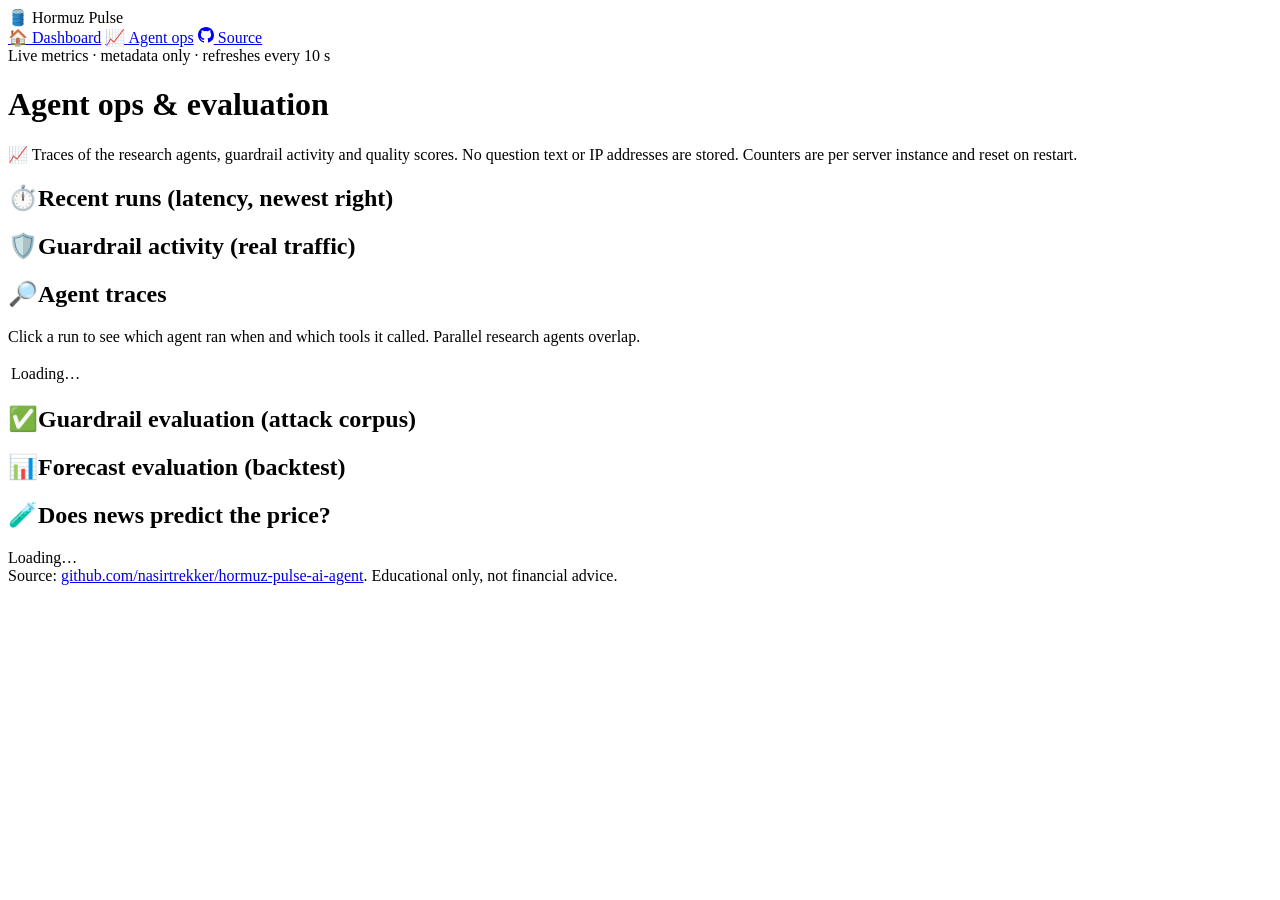
==== app/static/ops.html @ ede18e97 "Simplify dashboard, add agent ops page with traces and evaluation, PII guard, answer checks, README " ====
<!doctype html>
<html lang="en">
<head>
<meta charset="utf-8">
<meta name="viewport" content="width=device-width, initial-scale=1">
<title>Hormuz Pulse: agent ops and evaluation</title>
<link rel="stylesheet" href="/static/style.css">
</head>
<body>
<main>
  <nav class="nav">
    <div class="brand"><span class="logo">🛢️</span> Hormuz Pulse</div>
    <div>
      <a class="link" href="/">🏠 Dashboard</a>
      <a class="link" href="/ops">📈 Agent ops</a>
      <a class="gh" href="https://github.com/nasirtrekker/hormuz-pulse-ai-agent" target="_blank" rel="noopener"><svg width="16" height="16" viewBox="0 0 16 16" fill="currentColor" aria-hidden="true"><path d="M8 0C3.58 0 0 3.58 0 8c0 3.54 2.29 6.53 5.47 7.59.4.07.55-.17.55-.38v-1.33c-2.23.48-2.7-1.08-2.7-1.08-.36-.92-.89-1.17-.89-1.17-.73-.5.06-.49.06-.49.8.06 1.23.83 1.23.83.71 1.22 1.87.87 2.33.66.07-.52.28-.87.5-1.07-1.78-.2-3.65-.89-3.65-3.96 0-.87.31-1.59.82-2.15-.08-.2-.36-1.02.08-2.12 0 0 .67-.21 2.2.82a7.6 7.6 0 0 1 4 0c1.53-1.04 2.2-.82 2.2-.82.44 1.1.16 1.92.08 2.12.51.56.82 1.28.82 2.15 0 3.08-1.87 3.76-3.65 3.96.29.25.54.73.54 1.48v2.2c0 .21.15.46.55.38A8 8 0 0 0 16 8c0-4.42-3.58-8-8-8z"/></svg> Source</a>
    </div>
  </nav>
  <header class="hero">
    <span class="badge"><i></i> Live metrics · metadata only · refreshes every 10 s</span>
    <h1>Agent ops &amp; evaluation</h1>
    <p class="sub">📈 Traces of the research agents, guardrail activity and quality scores. No question text or IP addresses are stored. Counters are per server instance and reset on restart.</p>
  </header>

  <div class="panels" id="panels"></div>

  <div class="cols">
    <section class="card"><h2><span class="emoji">⏱️</span>Recent runs (latency, newest right)</h2><div class="spark" id="spark"></div><p class="note" id="sparknote"></p></section>
    <section class="card"><h2><span class="emoji">🛡️</span>Guardrail activity (real traffic)</h2><div id="gevents"></div></section>
  </div>

  <section class="card">
    <h2><span class="emoji">🔎</span>Agent traces</h2>
    <p class="note">Click a run to see which agent ran when and which tools it called. Parallel research agents overlap.</p>
    <div class="scroll"><table id="traces"><tr><td class="note">Loading…</td></tr></table></div>
    <div class="gantt" id="gantt"></div>
  </section>

  <div class="cols">
    <section class="card"><h2><span class="emoji">✅</span>Guardrail evaluation (attack corpus)</h2><div id="safety"></div></section>
    <section class="card"><h2><span class="emoji">📊</span>Forecast evaluation (backtest)</h2><div id="fc"></div></section>
  </div>

  <section class="card">
    <h2><span class="emoji">🧪</span>Does news predict the price?</h2>
    <div class="verdict good" id="evnote">Loading…</div>
    <div class="scroll"><table id="ev"></table></div>
  </section>

  <footer>Source: <a href="https://github.com/nasirtrekker/hormuz-pulse-ai-agent">github.com/nasirtrekker/hormuz-pulse-ai-agent</a>. Educational only, not financial advice.</footer>
</main>
<script src="/static/ops.js"></script>
</body>
</html>
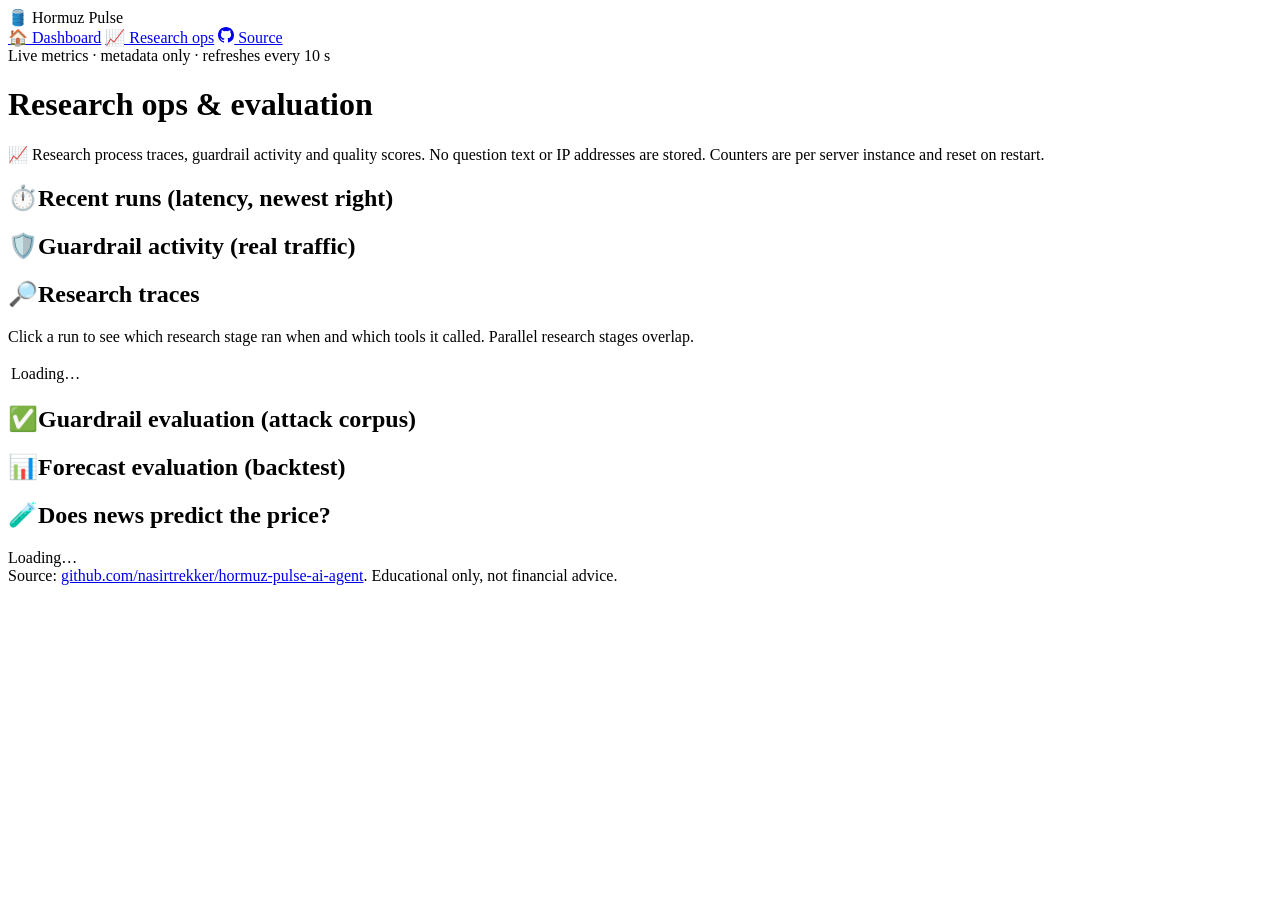
==== commit 3080295e: "Fix briefing latency and refresh dashboard documentation" ====
--- a/app/static/ops.html
+++ b/app/static/ops.html
@@ -3,7 +3,7 @@
 <head>
 <meta charset="utf-8">
 <meta name="viewport" content="width=device-width, initial-scale=1">
-<title>Hormuz Pulse: agent ops and evaluation</title>
+<title>Hormuz Pulse: research ops and evaluation</title>
 <link rel="stylesheet" href="/static/style.css">
 </head>
 <body>
@@ -12,14 +12,14 @@
     <div class="brand"><span class="logo">🛢️</span> Hormuz Pulse</div>
     <div>
       <a class="link" href="/">🏠 Dashboard</a>
-      <a class="link" href="/ops">📈 Agent ops</a>
+      <a class="link" href="/ops">📈 Research ops</a>
       <a class="gh" href="https://github.com/nasirtrekker/hormuz-pulse-ai-agent" target="_blank" rel="noopener"><svg width="16" height="16" viewBox="0 0 16 16" fill="currentColor" aria-hidden="true"><path d="M8 0C3.58 0 0 3.58 0 8c0 3.54 2.29 6.53 5.47 7.59.4.07.55-.17.55-.38v-1.33c-2.23.48-2.7-1.08-2.7-1.08-.36-.92-.89-1.17-.89-1.17-.73-.5.06-.49.06-.49.8.06 1.23.83 1.23.83.71 1.22 1.87.87 2.33.66.07-.52.28-.87.5-1.07-1.78-.2-3.65-.89-3.65-3.96 0-.87.31-1.59.82-2.15-.08-.2-.36-1.02.08-2.12 0 0 .67-.21 2.2.82a7.6 7.6 0 0 1 4 0c1.53-1.04 2.2-.82 2.2-.82.44 1.1.16 1.92.08 2.12.51.56.82 1.28.82 2.15 0 3.08-1.87 3.76-3.65 3.96.29.25.54.73.54 1.48v2.2c0 .21.15.46.55.38A8 8 0 0 0 16 8c0-4.42-3.58-8-8-8z"/></svg> Source</a>
     </div>
   </nav>
   <header class="hero">
     <span class="badge"><i></i> Live metrics · metadata only · refreshes every 10 s</span>
-    <h1>Agent ops &amp; evaluation</h1>
-    <p class="sub">📈 Traces of the research agents, guardrail activity and quality scores. No question text or IP addresses are stored. Counters are per server instance and reset on restart.</p>
+    <h1>Research ops &amp; evaluation</h1>
+    <p class="sub">📈 Research process traces, guardrail activity and quality scores. No question text or IP addresses are stored. Counters are per server instance and reset on restart.</p>
   </header>
 
   <div class="panels" id="panels"></div>
@@ -30,8 +30,8 @@
   </div>
 
   <section class="card">
-    <h2><span class="emoji">🔎</span>Agent traces</h2>
-    <p class="note">Click a run to see which agent ran when and which tools it called. Parallel research agents overlap.</p>
+    <h2><span class="emoji">🔎</span>Research traces</h2>
+    <p class="note">Click a run to see which research stage ran when and which tools it called. Parallel research stages overlap.</p>
     <div class="scroll"><table id="traces"><tr><td class="note">Loading…</td></tr></table></div>
     <div class="gantt" id="gantt"></div>
   </section>
